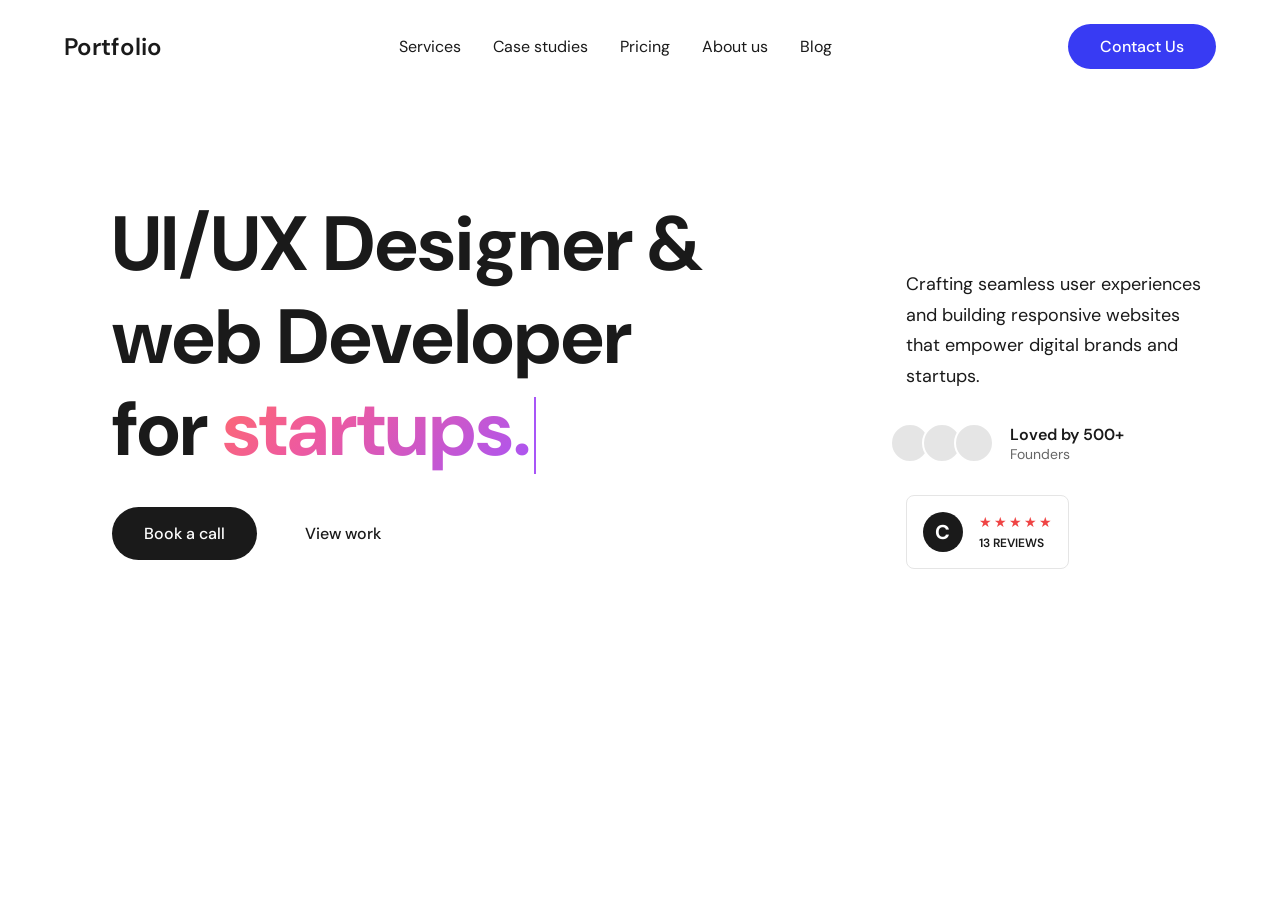
==== index.html @ 415e4e3f "initial push" ====
<!DOCTYPE html>
<html lang="en">
<head>
  <meta charset="UTF-8" />
  <meta name="viewport" content="width=device-width, initial-scale=1" />
  <title>My Portfolio - UI/UX & Web Development</title>
  <link rel="stylesheet" href="style.css" />
</head>
<body>
  <!-- Navigation -->
  <nav>
    <div class="container nav-content">
      <div class="logo">Portfolio</div>
      <ul class="nav-links">
        <li><a href="#services">Services</a></li>
        <li><a href="#case-studies">Case studies</a></li>
        <li><a href="#pricing">Pricing</a></li>
        <li><a href="#about">About us</a></li>
        <li><a href="#blog">Blog</a></li>
      </ul>
      <a href="#contact" class="contact-btn">Contact Us</a>
    </div>
  </nav>

  <!-- Hero Section -->
  <section class="hero">
    <div class="container">
      <div class="hero-grid">
        <!-- Left Column -->
        <div class="left-column">
          <h1>
            UI/UX Designer &<br />
            web Developer<br />
            for <span class="gradient-text" id="animated-text"></span><span class="cursor"></span>
          </h1>

          <div class="hero-buttons">
            <a href="#book" class="btn-primary">Book a call</a>
            <a href="#work" class="btn-ghost">
              View work
            </a>
          </div>
        </div>

        <!-- Right Column -->
        <div class="hero-right">
          <p class="hero-description">
            Crafting seamless user experiences<br />
            and building responsive websites<br />
            that empower digital brands and startups.
          </p>

          <div class="social-proof">
            <div class="founders-badge">
              <div class="avatar-group">
                <div class="avatar"></div>
                <div class="avatar"></div>
                <div class="avatar"></div>
              </div>
              <div>
                <div style="font-weight: 600;">Loved by 500+</div>
                <div style="font-size: 0.875rem; color: #666;">Founders</div>
              </div>
            </div>

            <div class="reviews-badge">
              <div class="review-logo">C</div>
              <div>
                <div class="stars">
                  <span class="star">★</span>
                  <span class="star">★</span>
                  <span class="star">★</span>
                  <span class="star">★</span>
                  <span class="star">★</span>
                </div>
                <div style="font-size: 0.75rem; font-weight: 600;">13 REVIEWS</div>
              </div>
            </div>
          </div>
        </div>
      </div>
    </div>
  </section>

  <script src="script.js"></script>
</body>
</html>
---- style.css ----
@import url('https://fonts.googleapis.com/css2?family=DM+Sans:wght@400;500;700&display=swap');

* {
    margin: 0;
    padding: 0;
    box-sizing: border-box;
}

body {
    font-family: 'DM Sans', sans-serif; /* ✅ Added DM Sans font */
    background: #ffffff;
    color: #1a1a1a;
}

.container {
    max-width: 1400px;
    margin: 0 auto;
    padding: 0 2rem;
}

/* Navigation */
nav {
    padding: 1.5rem 2rem;
}

.nav-content {
    display: flex;
    justify-content: space-between;
    align-items: center;
}

.logo {
    font-size: 1.5rem;
    font-weight: 600;
}

.nav-links {
    display: flex;
    gap: 2rem;
    list-style: none;
}

.nav-links a {
    color: #1a1a1a;
    text-decoration: none;
    transition: color 0.3s;
}

.nav-links a:hover {
    color: #666;
}

.contact-btn {
    background: #383bf3;
    color: white;
    padding: 0.75rem 2rem;
    border-radius: 9999px;
    text-decoration: none;
    font-weight: 500;
    transition: background 0.3s;
    display: inline-flex;
    align-items: center;
    gap: 0.5rem;
}

.contact-btn:hover {
    background: #5558e3;
}

/* Hero Section */
.hero {
    padding: 6rem 5rem; /* slightly more space for balance */
}

.hero-grid {
    display: flex;
    justify-content: space-between;
    align-items: center;
    gap: 4rem;
}

.left-column {
    flex: 0 0 60%; /* Fix width to 60% */
    display: flex;
    flex-direction: column;
    justify-content: center;
}

.hero-right {
    flex: 0 0 40%; /* Fix width to 40% */
    display: flex;
    flex-direction: column;
    justify-content: center;
    padding-top: 4rem; /* ✅ reduced top padding for alignment */
    padding-left: 6rem;
}

h1 {
    font-size: 4.8rem;
    line-height: 1.2;
    font-weight: 700;
    margin-bottom: 2rem;
}

/* Responsive */
@media (max-width: 768px) {
    .hero-grid {
        flex-direction: column;
        gap: 2rem;
    }

    h1 {
        font-size: 2.25rem;
        text-align: center;
    }

    .left-column, .hero-right {
        flex: 1 1 100%;
        align-items: center;
        text-align: center;
    }
}

.gradient-text {
    background: linear-gradient(135deg, #ff6b6b 0%, #ee5a9f 35%, #a855f7 100%);
    -webkit-background-clip: text;
    -webkit-text-fill-color: transparent;
    background-clip: text;
    display: inline-block;
}

/* Blinking cursor effect */
.cursor {
    display: inline-block;
    width: 2px;
    height: 1em;
    background: #a855f7;
    animation: blink 0.7s infinite;
    vertical-align: middle;
    margin-left: 3px;
}

@keyframes blink {
    0%, 50%, 100% {
        opacity: 1;
    }
    25%, 75% {
        opacity: 0;
    }
}

@media (max-width: 768px) {
    h1 {
        font-size: 2.5rem;
    }
}

.hero-buttons {
    display: flex;
    gap: 1rem;
    flex-wrap: wrap;
}

.btn-primary {
    background: #1a1a1a;
    color: white;
    padding: 1rem 2rem;
    border-radius: 9999px;
    text-decoration: none;
    font-weight: 500;
    font-size: 1rem;
}

.btn-ghost {
    background: transparent;
    color: #1a1a1a;
    padding: 1rem 2rem;
    text-decoration: none;
    font-weight: 500;
    display: inline-flex;
    align-items: center;
    gap: 0.5rem;
}

.hero-right {
    /* repeated but matches your original */
    padding-top: 5rem;
    padding-left: 6rem;
}

.hero-description {
    font-size: 1.125rem;
    line-height: 1.7;
    margin-bottom: 2rem;
}

.social-proof {
    display: flex;
    gap: 2rem;
    flex-wrap: wrap;
}

.founders-badge {
    display: flex;
    align-items: center;
    gap: 1rem;
}

.avatar-group {
    display: flex;
    margin-left: -8px;
}

.avatar {
    width: 40px;
    height: 40px;
    border-radius: 50%;
    background: #e5e5e5;
    border: 2px solid white;
    margin-left: -8px;
}

.reviews-badge {
    display: flex;
    align-items: center;
    gap: 1rem;
    padding: 1rem;
    border: 1px solid #e5e5e5;
    border-radius: 0.5rem;
}

.review-logo {
    width: 40px;
    height: 40px;
    background: #1a1a1a;
    color: white;
    border-radius: 50%;
    display: flex;
    align-items: center;
    justify-content: center;
    font-weight: 700;
    font-size: 1.25rem;
}

.stars {
    display: flex;
    gap: 2px;
    margin-bottom: 4px;
}

.star {
    color: #ef4444;
    font-size: 14px;
}

@media (max-width: 768px) {
    .hero-grid {
        grid-template-columns: 1fr;
        gap: 3rem;
    }

    h1 {
        font-size: 2.5rem;
    }

    .nav-links {
        display: none;
    }

    .hero-right {
        padding-top: 0;
        padding-left: 0;
    }
}
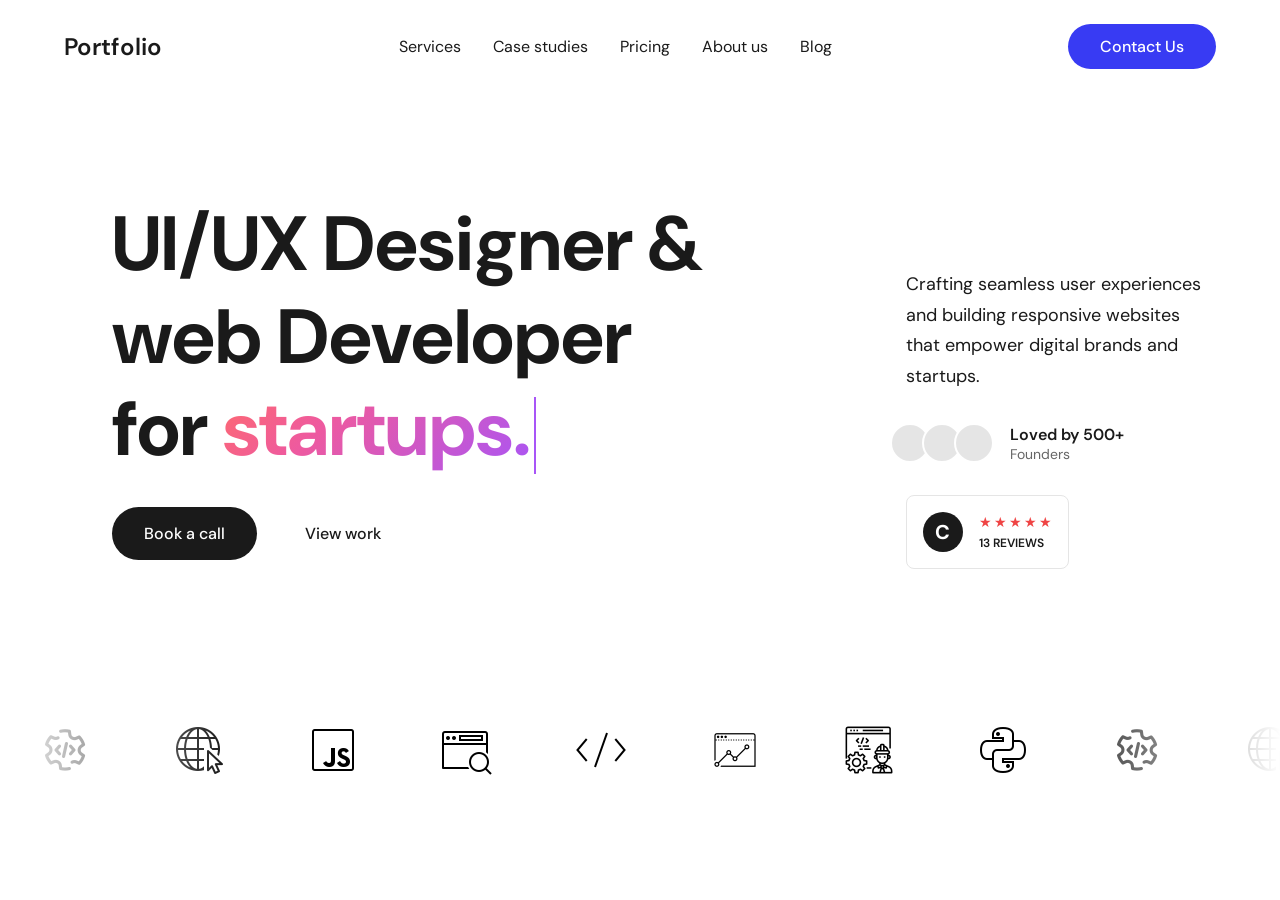
==== commit 9ecde12f: "feat:add loop slider section" ====
--- a/index.html
+++ b/index.html
@@ -82,6 +82,35 @@
     </div>
   </section>
 
+  
+<div class="logos">
+  <div class="logos-track">
+    <div class="logos-slide">
+      <img src="./logos/icons8-backend-development-50.png" alt="">
+      <img src="./logos/icons8-internet-50.png" alt="">
+      <img src="./logos/icons8-javascript-50.png" alt="">
+      <img src="./logos/icons8-search-in-browser-50.png" alt="">
+      <img src="./logos/icons8-source-code-50.png" alt="">
+      <img src="./logos/icons8-web-analytics-50.png" alt="">
+      <img src="./logos/icons8-web-development-50.png" alt="">
+      <img src="./logos/icons8-python-50.png" alt="">
+    </div>
+
+    
+    <div class="logos-slide" aria-hidden="true">
+      <img src="./logos/icons8-backend-development-50.png" alt="">
+      <img src="./logos/icons8-internet-50.png" alt="">
+      <img src="./logos/icons8-javascript-50.png" alt="">
+      <img src="./logos/icons8-search-in-browser-50.png" alt="">
+      <img src="./logos/icons8-source-code-50.png" alt="">
+      <img src="./logos/icons8-web-analytics-50.png" alt="">
+      <img src="./logos/icons8-web-development-50.png" alt="">
+      <img src="./logos/icons8-python-50.png" alt="">
+    </div>
+  </div>
+</div>
+
+
   <script src="script.js"></script>
 </body>
 </html>
--- a/style.css
+++ b/style.css
@@ -272,3 +272,53 @@
         padding-left: 0;
     }
 }
+
+/* slide  */
+
+@keyframes slide {
+  from {
+    transform: translateX(0);
+  }
+  to {
+    transform: translateX(-100%);
+  }
+}
+
+.logos {
+  overflow: hidden;
+  padding: 60px 0;
+  background: white;
+  white-space: nowrap;
+  position: relative;
+}
+
+.logos:before,
+.logos:after {
+  position: absolute;
+  top: 0;
+  width: 250px;
+  height: 100%;
+  content: "";
+  z-index: 2;
+}
+
+.logos:before {
+  left: 0;
+  background: linear-gradient(to left, rgba(255, 255, 255, 0), white);
+}
+
+.logos:after {
+  right: 0;
+  background: linear-gradient(to right, rgba(255, 255, 255, 0), white);
+}
+
+
+.logos-slide {
+  display: inline-block;
+  animation: 45s slide infinite linear;
+}
+
+.logos-slide img {
+  height: 50px;
+  margin: 0 40px;
+}
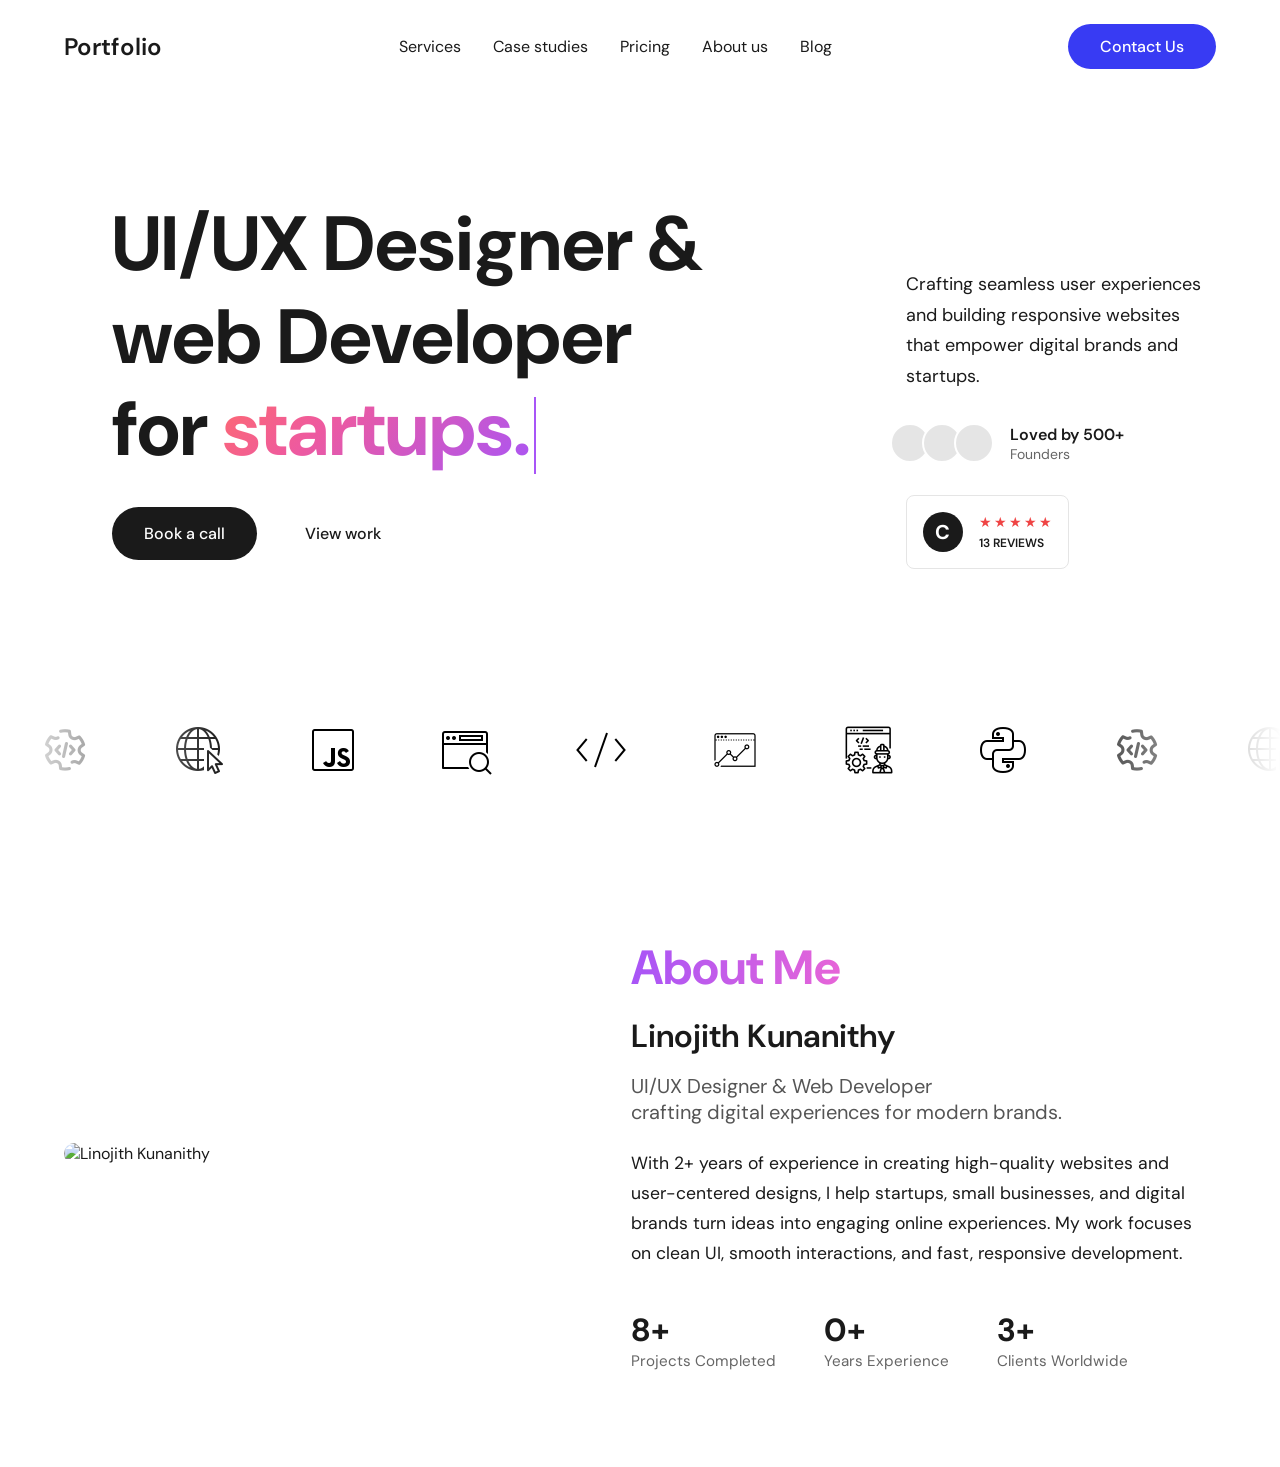
==== commit 372394ed: "feat:add about section" ====
--- a/index.html
+++ b/index.html
@@ -82,7 +82,7 @@
     </div>
   </section>
 
-  
+<!-- slide section -->
 <div class="logos">
   <div class="logos-track">
     <div class="logos-slide">
@@ -110,6 +110,53 @@
   </div>
 </div>
 
+<section class="about" id="about">
+  <div class="container about-grid">
+
+    <!-- Left Column -->
+    <div class="about-left fade-up">
+      <div class="about-img-box">
+        <img src="./logos/WhatsApp Image 2025-11-10 at 22.05.07_55bdb7fe.jpg" alt="Linojith Kunanithy">
+      </div>
+    </div>
+
+    <!-- Right Column -->
+    <div class="about-right">
+      <h2 class="about-title fade-up">About Me</h2>
+      <h3 class="about-name fade-up" style="transition-delay: 0.1s;">Linojith Kunanithy</h3>
+
+      <p class="about-profession fade-up" style="transition-delay: 0.2s;">
+        UI/UX Designer & Web Developer<br>
+        crafting digital experiences for modern brands.
+      </p>
+
+      <p class="about-description fade-up" style="transition-delay: 0.3s;">
+        With 2+ years of experience in creating high-quality websites and
+        user-centered designs, I help startups, small businesses, and digital brands
+        turn ideas into engaging online experiences. My work focuses on clean UI,
+        smooth interactions, and fast, responsive development.
+      </p>
+
+      <!-- Stats -->
+      <div class="about-stats fade-up" style="transition-delay: 0.4s;">
+        <div class="stat-box">
+          <h4 data-count="25">0+</h4>
+          <p>Projects Completed</p>
+        </div>
+        <div class="stat-box">
+          <h4 data-count="2">0+</h4>
+          <p>Years Experience</p>
+        </div>
+        <div class="stat-box">
+          <h4 data-count="10">0+</h4>
+          <p>Clients Worldwide</p>
+        </div>
+      </div>
+
+    </div>
+  </div>
+</section>
+
 
   <script src="script.js"></script>
 </body>
--- a/style.css
+++ b/style.css
@@ -321,4 +321,113 @@
 .logos-slide img {
   height: 50px;
   margin: 0 40px;
-}+}
+
+
+
+
+/* ======================
+   ABOUT SECTION
+====================== */
+.about {
+  padding: 6rem 2rem;
+}
+
+.about-grid {
+  display: flex;
+  align-items: center;
+  justify-content: space-between;
+  gap: 5rem;
+}
+
+.about-left {
+  flex: 1;
+}
+
+.about-img-box {
+  width: 75%;
+  /* height: 90%; */
+  border-radius: 50px;
+  overflow: hidden;
+  position: relative;
+  transition: 0.4s ease;
+}
+
+.about-img-box img {
+  width: 100%;
+  height: 100%;
+  object-fit: cover;
+  transition: 0.5s ease;
+}
+
+/* Glow hover effect */
+.about-img-box:hover {
+  transform: scale(1.03);
+  box-shadow: 0px 0px 35px rgba(150, 93, 255, 0.55);
+}
+
+.about-right {
+  flex: 1.2;
+}
+
+.about-title {
+  font-size: 3rem;
+  font-weight: 700;
+  background: linear-gradient(90deg, #a855f7, #ff6bcb, #8b5cf6);
+  -webkit-text-fill-color: transparent;
+  -webkit-background-clip: text;
+  animation: gradientGlow 4s infinite linear;
+}
+
+/* Animated gradient title */
+@keyframes gradientGlow {
+  0% { filter: brightness(1); }
+  50% { filter: brightness(1.4); }
+  100% { filter: brightness(1); }
+}
+
+.about-name {
+  font-size: 2rem;
+  margin: 1rem 0;
+  font-weight: 600;
+}
+
+.about-profession {
+  font-size: 1.25rem;
+  color: #555;
+  margin-bottom: 1.5rem;
+}
+
+.about-description {
+  line-height: 1.7;
+  font-size: 1.1rem;
+  margin-bottom: 2.5rem;
+}
+
+.about-stats {
+  display: flex;
+  gap: 3rem;
+}
+
+.stat-box h4 {
+  font-size: 2rem;
+  font-weight: 700;
+  color: #1a1a1a;
+}
+
+.stat-box p {
+  font-size: 0.95rem;
+  color: #666;
+}
+
+/* ===== Scroll Animation ===== */
+.fade-up {
+  opacity: 0;
+  transform: translateY(40px);
+  transition: all 0.8s ease;
+}
+
+.reveal {
+  opacity: 1 !important;
+  transform: translateY(0) !important;
+}
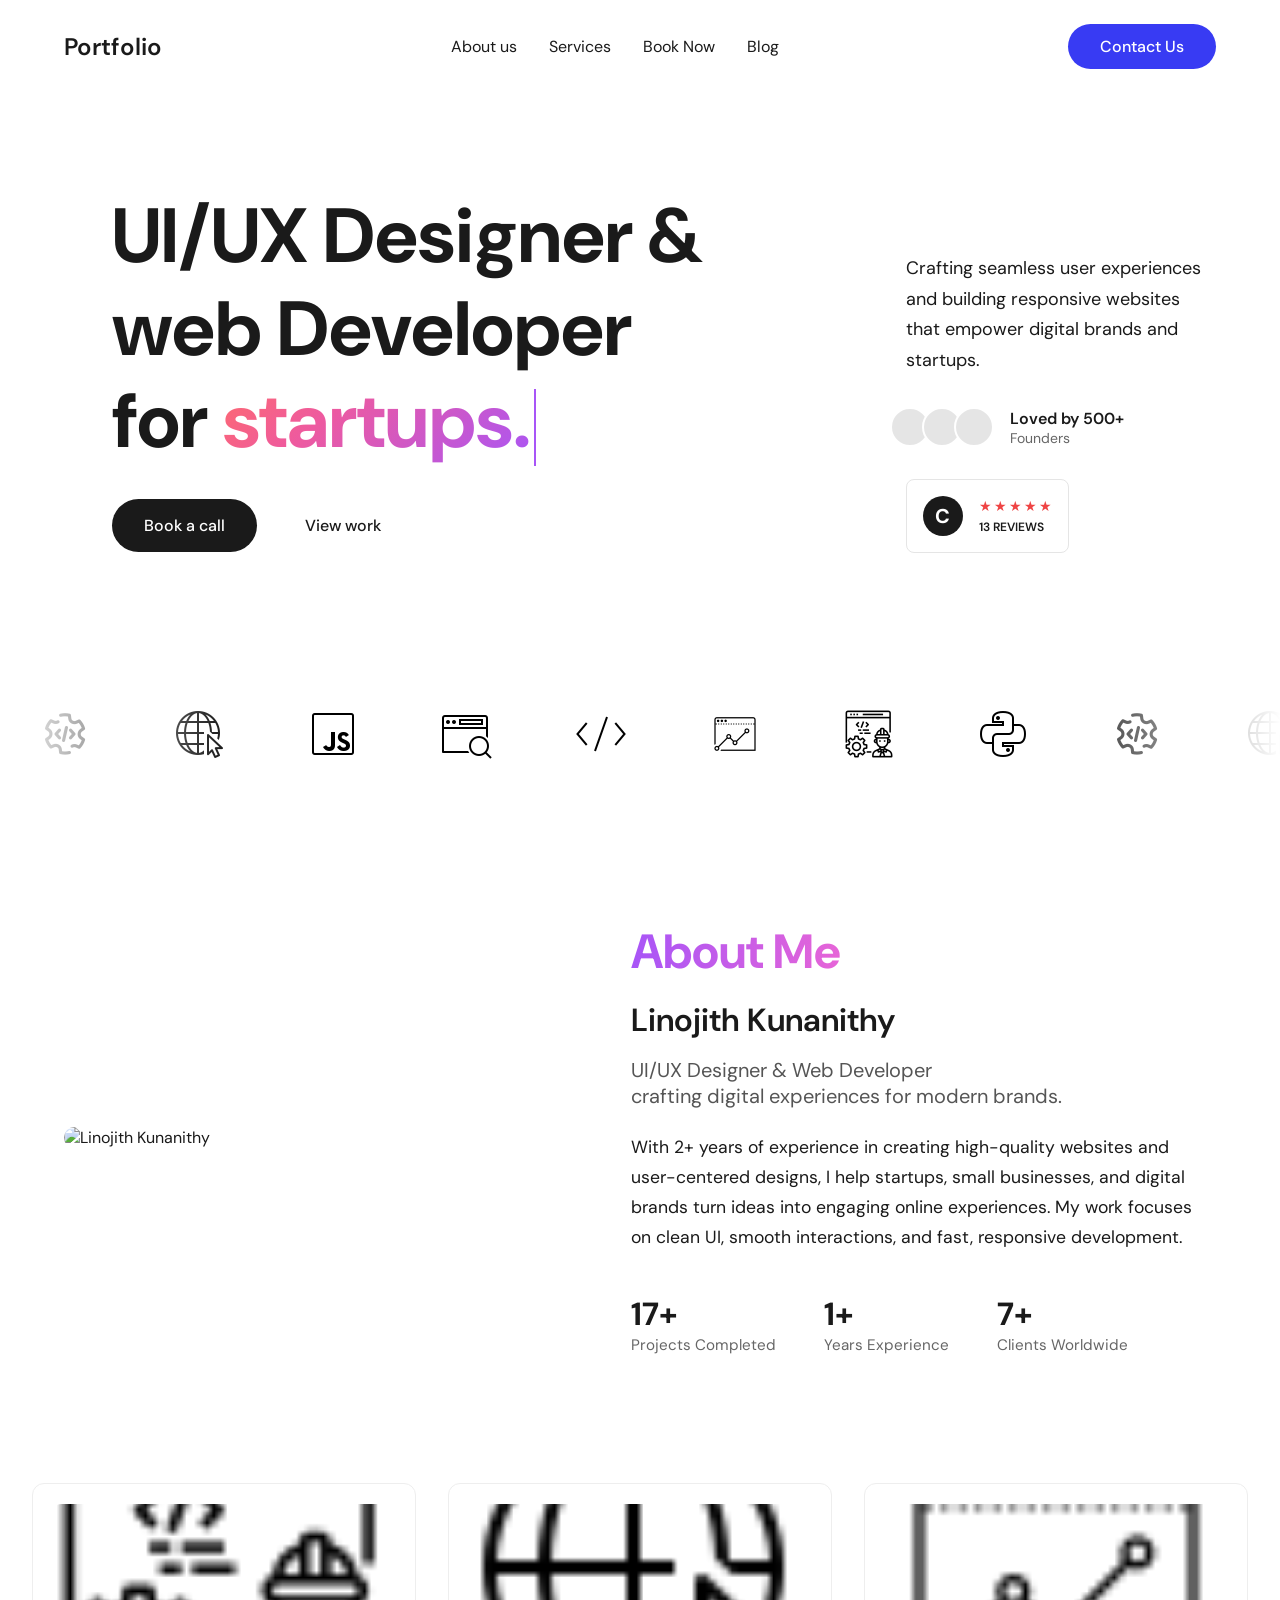
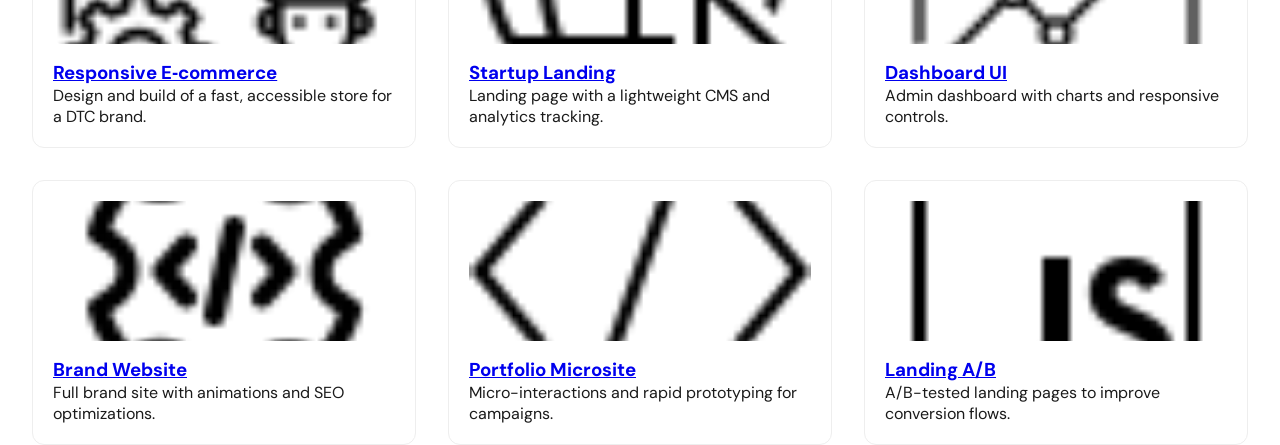
==== commit 5a77c1c9: "feat:add work section" ====
--- a/index.html
+++ b/index.html
@@ -12,10 +12,10 @@
     <div class="container nav-content">
       <div class="logo">Portfolio</div>
       <ul class="nav-links">
-        <li><a href="#services">Services</a></li>
-        <li><a href="#case-studies">Case studies</a></li>
-        <li><a href="#pricing">Pricing</a></li>
         <li><a href="#about">About us</a></li>
+        <li><a href="#work">Services</a></li>
+        <!-- <li><a href="#case-studies">Case studies</a></li> -->
+        <li><a href="#pricing">Book Now</a></li>
         <li><a href="#blog">Blog</a></li>
       </ul>
       <a href="#contact" class="contact-btn">Contact Us</a>
@@ -37,8 +37,8 @@
           <div class="hero-buttons">
             <a href="#book" class="btn-primary">Book a call</a>
             <a href="#work" class="btn-ghost">
-              View work
-            </a>
+                View work
+              </a>
           </div>
         </div>
 
@@ -156,7 +156,63 @@
     </div>
   </div>
 </section>
-
+  
+  <!-- Work / Projects (single-page) -->
+  <section class="projects" id="work">
+    <div class="container">
+      <div class="projects-grid">
+        <article class="project-card" data-project="project1">
+          <div class="project-thumb"><img src="./logos/icons8-web-development-50.png" alt="Responsive E-commerce"></div>
+          <h3><a href="projects/project1.html">Responsive E‑commerce</a></h3>
+          <p>Design and build of a fast, accessible store for a DTC brand.</p>
+        </article>
+
+        <article class="project-card" data-project="project2">
+          <div class="project-thumb"><img src="./logos/icons8-internet-50.png" alt="Startup Landing"></div>
+          <h3><a href="projects/project2.html">Startup Landing</a></h3>
+          <p>Landing page with a lightweight CMS and analytics tracking.</p>
+        </article>
+
+        <article class="project-card" data-project="project3">
+          <div class="project-thumb"><img src="./logos/icons8-web-analytics-50.png" alt="Dashboard UI"></div>
+          <h3><a href="projects/project3.html">Dashboard UI</a></h3>
+          <p>Admin dashboard with charts and responsive controls.</p>
+        </article>
+
+        <article class="project-card" data-project="project4">
+          <div class="project-thumb"><img src="./logos/icons8-backend-development-50.png" alt="Brand Website"></div>
+          <h3><a href="projects/project4.html">Brand Website</a></h3>
+          <p>Full brand site with animations and SEO optimizations.</p>
+        </article>
+
+        <article class="project-card" data-project="project5">
+          <div class="project-thumb"><img src="./logos/icons8-source-code-50.png" alt="Portfolio Microsite"></div>
+          <h3><a href="projects/project5.html">Portfolio Microsite</a></h3>
+          <p>Micro-interactions and rapid prototyping for campaigns.</p>
+        </article>
+
+        <article class="project-card" data-project="project6">
+          <div class="project-thumb"><img src="./logos/icons8-javascript-50.png" alt="Landing A/B"></div>
+          <h3><a href="projects/project6.html">Landing A/B</a></h3>
+          <p>A/B-tested landing pages to improve conversion flows.</p>
+        </article>
+      </div>
+
+      <!-- Modal for project preview -->
+      <div id="project-modal" class="modal" aria-hidden="true">
+        <div class="modal-backdrop"></div>
+        <div class="modal-content">
+          <button class="modal-close" aria-label="Close">×</button>
+          <div class="modal-body">
+            <img class="modal-image" src="" alt="">
+            <h3 class="modal-title"></h3>
+            <p class="modal-desc"></p>
+            <a class="modal-link btn-primary" href="#" target="_blank">View project</a>
+          </div>
+        </div>
+      </div>
+    </div>
+  </section>
 
   <script src="script.js"></script>
 </body>
--- a/style.css
+++ b/style.css
@@ -5,6 +5,9 @@
     padding: 0;
     box-sizing: border-box;
 }
+
+/* Enable smooth scrolling for anchor links (JS handles offset for nav) */
+html { scroll-behavior: smooth; }
 
 body {
     font-family: 'DM Sans', sans-serif; /* ✅ Added DM Sans font */
@@ -91,8 +94,8 @@
     display: flex;
     flex-direction: column;
     justify-content: center;
-    padding-top: 4rem; /* ✅ reduced top padding for alignment */
-    padding-left: 6rem;
+  padding-top: 4rem; /* reduced top padding for alignment */
+  padding-left: 6rem;
 }
 
 h1 {
@@ -182,11 +185,7 @@
     gap: 0.5rem;
 }
 
-.hero-right {
-    /* repeated but matches your original */
-    padding-top: 5rem;
-    padding-left: 6rem;
-}
+/* `.hero-right` consolidated above — removed duplicate block */
 
 .hero-description {
     font-size: 1.125rem;
@@ -431,3 +430,74 @@
   opacity: 1 !important;
   transform: translateY(0) !important;
 }
+
+/* Projects grid for `work.html` */
+.projects-grid {
+  display: grid;
+  grid-template-columns: repeat(3, 1fr);
+  gap: 2rem;
+  margin-top: 2rem;
+}
+
+.project-card {
+  background: #fff;
+  border: 1px solid #eee;
+  border-radius: 12px;
+  padding: 1.25rem;
+  transition: transform 0.25s ease, box-shadow 0.25s ease;
+}
+
+.project-card:hover {
+  transform: translateY(-6px);
+  box-shadow: 0 10px 30px rgba(0,0,0,0.08);
+}
+
+.project-thumb {
+  height: 140px;
+  border-radius: 8px;
+  margin-bottom: 1rem;
+}
+
+.project-thumb img {
+  width: 100%;
+  height: 100%;
+  object-fit: cover;
+  display: block;
+  border-radius: 8px;
+}
+
+/* Modal styles */
+.modal { display:none; position:fixed; inset:0; z-index:1000; align-items:center; justify-content:center; }
+.modal[aria-hidden="false"] { display:flex; }
+.modal-backdrop { position:absolute; inset:0; background:rgba(0,0,0,0.5); }
+.modal-content { position:relative; max-width:900px; width:94%; background:#fff; border-radius:12px; padding:1.5rem; z-index:1001; box-shadow:0 20px 60px rgba(0,0,0,0.2); }
+.modal-close { position:absolute; right:12px; top:8px; background:transparent; border:none; font-size:24px; cursor:pointer; }
+.modal-body { display:flex; gap:1.25rem; align-items:flex-start; }
+.modal-image { width:260px; height:160px; object-fit:cover; border-radius:8px; }
+.modal-title { margin:0 0 0.5rem 0; }
+.modal-desc { color:#444; }
+.modal-link { margin-top:1rem; display:inline-block; }
+
+/* Project detail pages (shared) */
+.project-page { padding: 3rem 0; }
+.project-hero { display:flex; gap:2rem; align-items:flex-start; flex-wrap:wrap; }
+.hero-media { flex:1 1 420px; border-radius:12px; overflow:hidden; }
+.hero-media img { width:100%; height:100%; object-fit:cover; display:block; }
+.hero-meta { flex:1 1 360px; }
+.project-gallery { display:grid; grid-template-columns:repeat(3,1fr); gap:1rem; margin-top:1.25rem; }
+.project-gallery img { width:100%; height:140px; object-fit:cover; border-radius:8px; }
+.project-links { margin-top:1rem; display:flex; gap:0.75rem; flex-wrap:wrap; }
+
+@media (max-width: 768px) {
+  .project-gallery { grid-template-columns: repeat(1, 1fr); }
+  .project-hero { flex-direction: column; }
+}
+
+@media (max-width: 992px) {
+  .projects-grid { grid-template-columns: repeat(2, 1fr); }
+}
+
+@media (max-width: 768px) {
+  .projects-grid { grid-template-columns: 1fr; }
+  .hero { padding: 3rem 1rem; }
+}
